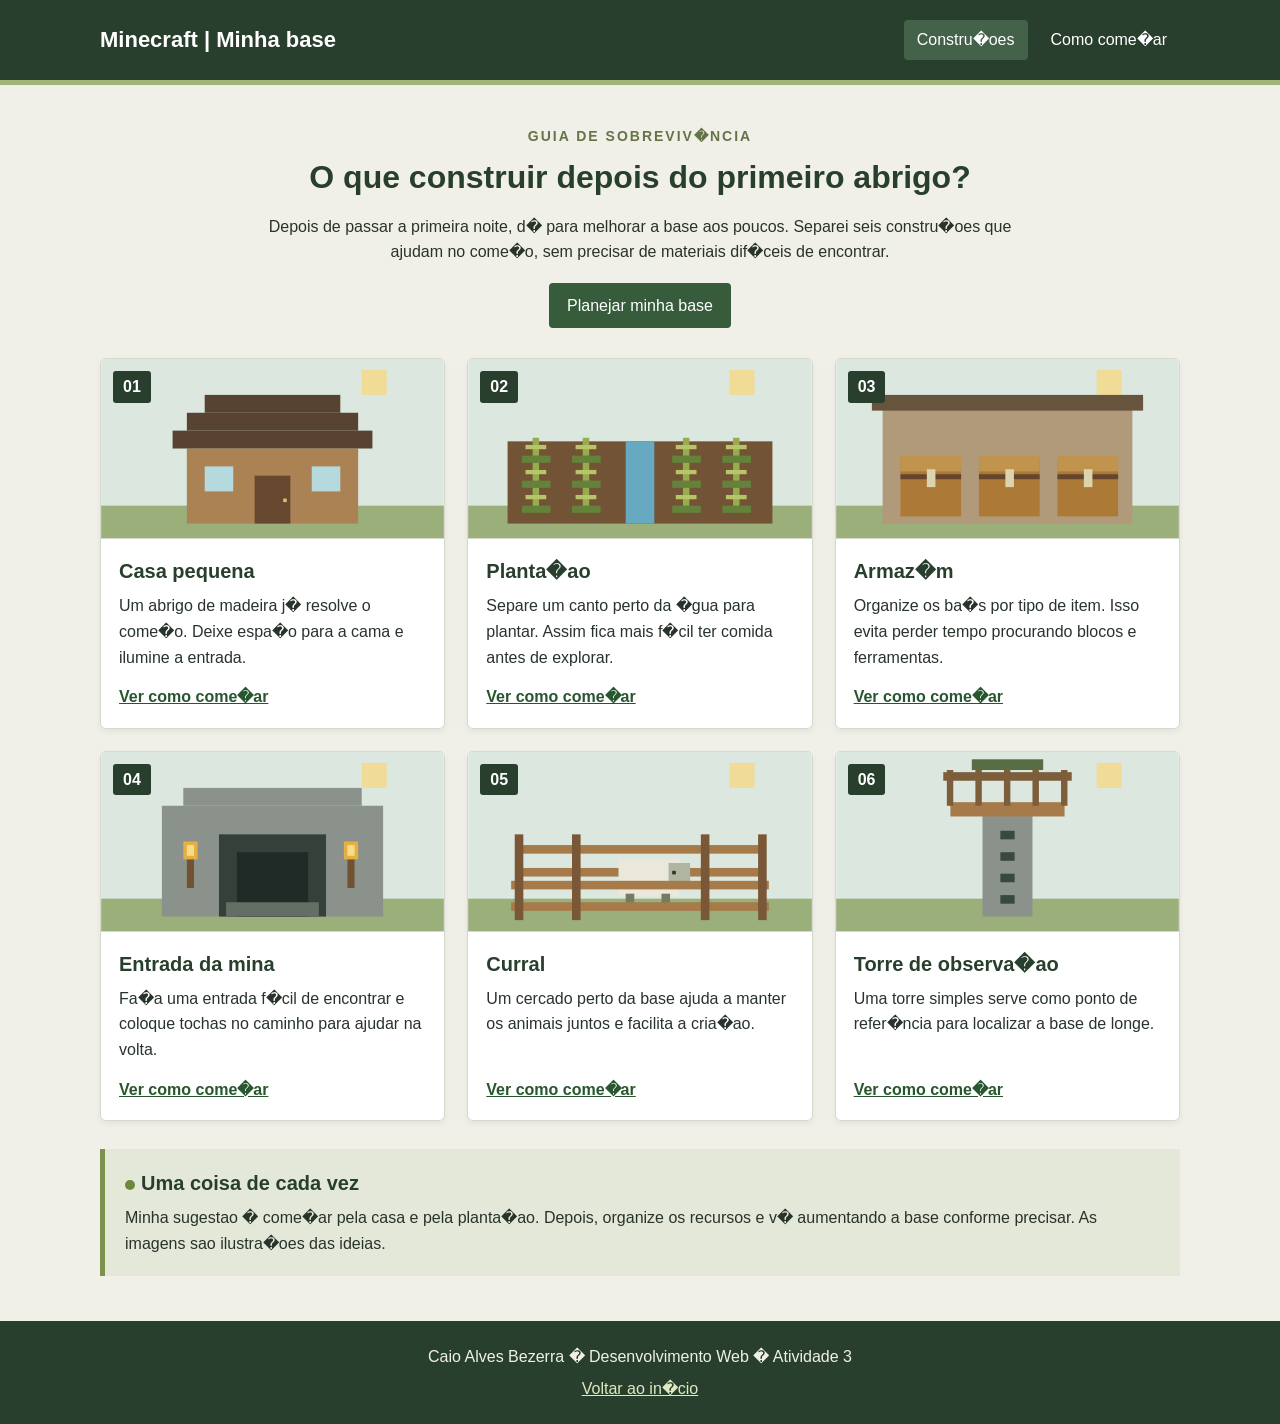
==== Atividade 3/index.html @ 243a5466 "Atividade 3" ====
<!DOCTYPE html>
<html lang="pt-BR">
<head>
    <meta charset="UTF-8">
    <meta name="viewport" content="width=device-width, initial-scale=1.0">
    <meta name="description" content="Ideias de constru�oes simples para organizar uma base no Minecraft.">
    <title>Constru�oes para a primeira base | Minecraft</title>
    <link rel="icon" href="imagens/icone.svg" type="image/svg+xml">
    <!-- Estilos da p�gina. -->
    <style>
        * { box-sizing: border-box; }
        html { scroll-behavior: smooth; }
        body { margin: 0; background: #f1f0e8; color: #28332b; font-family: Arial, sans-serif; line-height: 1.6; }
        a { color: #28562f; }
        a:focus-visible { outline: 3px solid #c18c26; outline-offset: 4px; }
        .pular { position: absolute; top: -80px; left: 15px; padding: 10px; background: white; z-index: 10; }
        .pular:focus { top: 10px; }
        header { background: #293f2d; color: white; padding: 20px; border-bottom: 5px solid #a3b478; }
        .topo { max-width: 1080px; margin: auto; display: flex; align-items: center; justify-content: space-between; gap: 20px; }
        .nome-site { margin: 0; font-size: 22px; font-weight: bold; }
        nav ul { display: flex; flex-wrap: wrap; gap: 10px; list-style: none; margin: 0; padding: 0; }
        nav a { display: block; padding: 7px 13px; color: white; border-radius: 4px; text-decoration: none; }
        nav a:hover, nav a[aria-current="page"] { background: #44614a; }
        main { max-width: 1120px; margin: auto; padding: 30px 20px 45px; }
        h1 { font-size: 32px; line-height: 1.3; text-align: center; color: #293f2d; }
        h2 { line-height: 1.4; color: #293f2d; }
        .introducao { max-width: 750px; margin: 0 auto 30px; text-align: center; }
        .introducao > p:first-child { color: #657447; font-size: 14px; font-weight: bold; text-transform: uppercase; letter-spacing: 2px; }
        .introducao h1 { margin: 10px 0 15px; }
        .introducao p { margin: 10px 0; }
        .botao { display: inline-block; background: #365c3c; color: white; padding: 10px 18px; margin-top: 8px; border-radius: 4px; text-decoration: none; }
        .botao:hover { background: #26472c; }
        /* Os cards ficam em tr�s colunas no computador. */
        .cards { display: grid; grid-template-columns: repeat(3, 1fr); gap: 22px; }
        .card { position: relative; display: flex; flex-direction: column; background: white; border: 1px solid #d5d9cb; border-radius: 6px; overflow: hidden; box-shadow: 0 3px 6px #0000000d; transition: transform 0.2s, box-shadow 0.2s; }
        .card:hover { transform: translateY(-5px); box-shadow: 0 7px 14px #0000001a; }
        .card img { display: block; width: 100%; height: 180px; object-fit: cover; border-bottom: 1px solid #d5d9cb; }
        .numero { position: absolute; top: 12px; left: 12px; background: #293f2d; color: white; padding: 3px 10px; font-weight: bold; border-radius: 3px; }
        .texto-card { padding: 18px; display: flex; flex-direction: column; flex: 1; }
        .texto-card h2 { font-size: 20px; margin: 0 0 8px; }
        .texto-card p { margin: 0 0 14px; }
        .texto-card a { margin-top: auto; font-weight: bold; }
        .dica { margin-top: 28px; padding: 20px; border-left: 5px solid #7b914d; background: #e3e8d9; }
        .dica h2 { font-size: 20px; margin: 0 0 8px; }
        .dica p { margin: 0; }
        .sinal { display: inline-block; width: 10px; height: 10px; margin-right: 6px; background: #6b8a38; border-radius: 50%; animation: piscar 2s ease-in-out infinite; }
        @keyframes piscar { 0%, 100% { opacity: 1; } 50% { opacity: 0.3; } }
        .etapas { display: grid; grid-template-columns: repeat(2, 1fr); gap: 20px; }
        .etapa { background: white; padding: 22px; border: 1px solid #d5d9cb; border-radius: 6px; scroll-margin-top: 20px; }
        .etapa h2 { margin-top: 0; font-size: 22px; }
        .etapa p { margin-bottom: 10px; }
        .etapa ul, .etapa ol { padding-left: 22px; }
        .etapa li { margin-bottom: 7px; }
        footer { background: #293f2d; color: #f1f0e8; padding: 23px 20px; text-align: center; }
        footer p { margin: 0 0 6px; }
        footer a { color: #e1eabf; }
        /* No tablet sao duas colunas; no celular, uma. */
        @media (max-width: 900px) {
            .cards { grid-template-columns: repeat(2, 1fr); }
            .topo { flex-direction: column; gap: 12px; }
        }
        @media (max-width: 600px) {
            .cards, .etapas { grid-template-columns: 1fr; }
            h1 { font-size: 26px; }
            main { padding: 22px 16px 35px; }
            .nome-site { font-size: 20px; }
            nav ul { justify-content: center; }
            nav a { padding: 6px 10px; }
        }
        @media (prefers-reduced-motion: reduce) {
            html { scroll-behavior: auto; }
            .sinal { animation: none; }
            .card { transition: none; }
        }
    </style>
</head>
<body>
    <a class="pular" href="#conteudo">Pular para o conte�do</a>
    <header id="inicio">
        <div class="topo">
            <p class="nome-site">Minecraft | Minha base</p>
            <!-- Links entre os dois arquivos HTML. -->
            <nav aria-label="Menu principal">
                <ul>
                    <li><a href="index.html" aria-current="page">Constru�oes</a></li>
                    <li><a href="planejamento.html">Como come�ar</a></li>
                </ul>
            </nav>
        </div>
    </header>
    <main id="conteudo">
        <section class="introducao" aria-labelledby="titulo">
            <p>Guia de sobreviv�ncia</p>
            <h1 id="titulo">O que construir depois do primeiro abrigo?</h1>
            <p>Depois de passar a primeira noite, d� para melhorar a base aos poucos. Separei seis constru�oes que ajudam no come�o, sem precisar de materiais dif�ceis de encontrar.</p>
            <a class="botao" href="planejamento.html">Planejar minha base</a>
        </section>
        <!-- Ideias de constru�ao com imagens e descri�oes. -->
        <section class="cards" aria-label="Seis ideias de constru�oes">
            <article class="card">
                <span class="numero">01</span>
                <img src="imagens/casa.svg" alt="Casa de madeira com telhado escuro, duas janelas e uma porta." width="480" height="270">
                <div class="texto-card">
                    <h2>Casa pequena</h2>
                    <p>Um abrigo de madeira j� resolve o come�o. Deixe espa�o para a cama e ilumine a entrada.</p>
                    <a href="planejamento.html#casa">Ver como come�ar</a>
                </div>
            </article>
            <article class="card">
                <span class="numero">02</span>
                <img src="imagens/plantacao.svg" alt="Canteiro com quatro fileiras de plantas e um canal de �gua no meio." width="480" height="270">
                <div class="texto-card">
                    <h2>Planta�ao</h2>
                    <p>Separe um canto perto da �gua para plantar. Assim fica mais f�cil ter comida antes de explorar.</p>
                    <a href="planejamento.html#plantacao">Ver como come�ar</a>
                </div>
            </article>
            <article class="card">
                <span class="numero">03</span>
                <img src="imagens/armazem.svg" alt="Tr�s ba�s de madeira organizados dentro de um dep�sito." width="480" height="270">
                <div class="texto-card">
                    <h2>Armaz�m</h2>
                    <p>Organize os ba�s por tipo de item. Isso evita perder tempo procurando blocos e ferramentas.</p>
                    <a href="planejamento.html#armazem">Ver como come�ar</a>
                </div>
            </article>
            <article class="card">
                <span class="numero">04</span>
                <img src="imagens/mina.svg" alt="Entrada de uma mina de pedra com tochas dos dois lados." width="480" height="270">
                <div class="texto-card">
                    <h2>Entrada da mina</h2>
                    <p>Fa�a uma entrada f�cil de encontrar e coloque tochas no caminho para ajudar na volta.</p>
                    <a href="planejamento.html#mina">Ver como come�ar</a>
                </div>
            </article>
            <article class="card">
                <span class="numero">05</span>
                <img src="imagens/curral.svg" alt="Curral de madeira com uma ovelha dentro da cerca." width="480" height="270">
                <div class="texto-card">
                    <h2>Curral</h2>
                    <p>Um cercado perto da base ajuda a manter os animais juntos e facilita a cria�ao.</p>
                    <a href="planejamento.html#curral">Ver como come�ar</a>
                </div>
            </article>
            <article class="card">
                <span class="numero">06</span>
                <img src="imagens/torre.svg" alt="Torre de pedra com plataforma de madeira no alto." width="480" height="270">
                <div class="texto-card">
                    <h2>Torre de observa�ao</h2>
                    <p>Uma torre simples serve como ponto de refer�ncia para localizar a base de longe.</p>
                    <a href="planejamento.html#torre">Ver como come�ar</a>
                </div>
            </article>
        </section>
        <aside class="dica">
            <h2><span class="sinal" aria-hidden="true"></span>Uma coisa de cada vez</h2>
            <p>Minha sugestao � come�ar pela casa e pela planta�ao. Depois, organize os recursos e v� aumentando a base conforme precisar. As imagens sao ilustra�oes das ideias.</p>
        </aside>
    </main>
    <footer>
        <p>Caio Alves Bezerra � Desenvolvimento Web � Atividade 3</p>
        <a href="#inicio">Voltar ao in�cio</a>
    </footer>
</body>
</html>
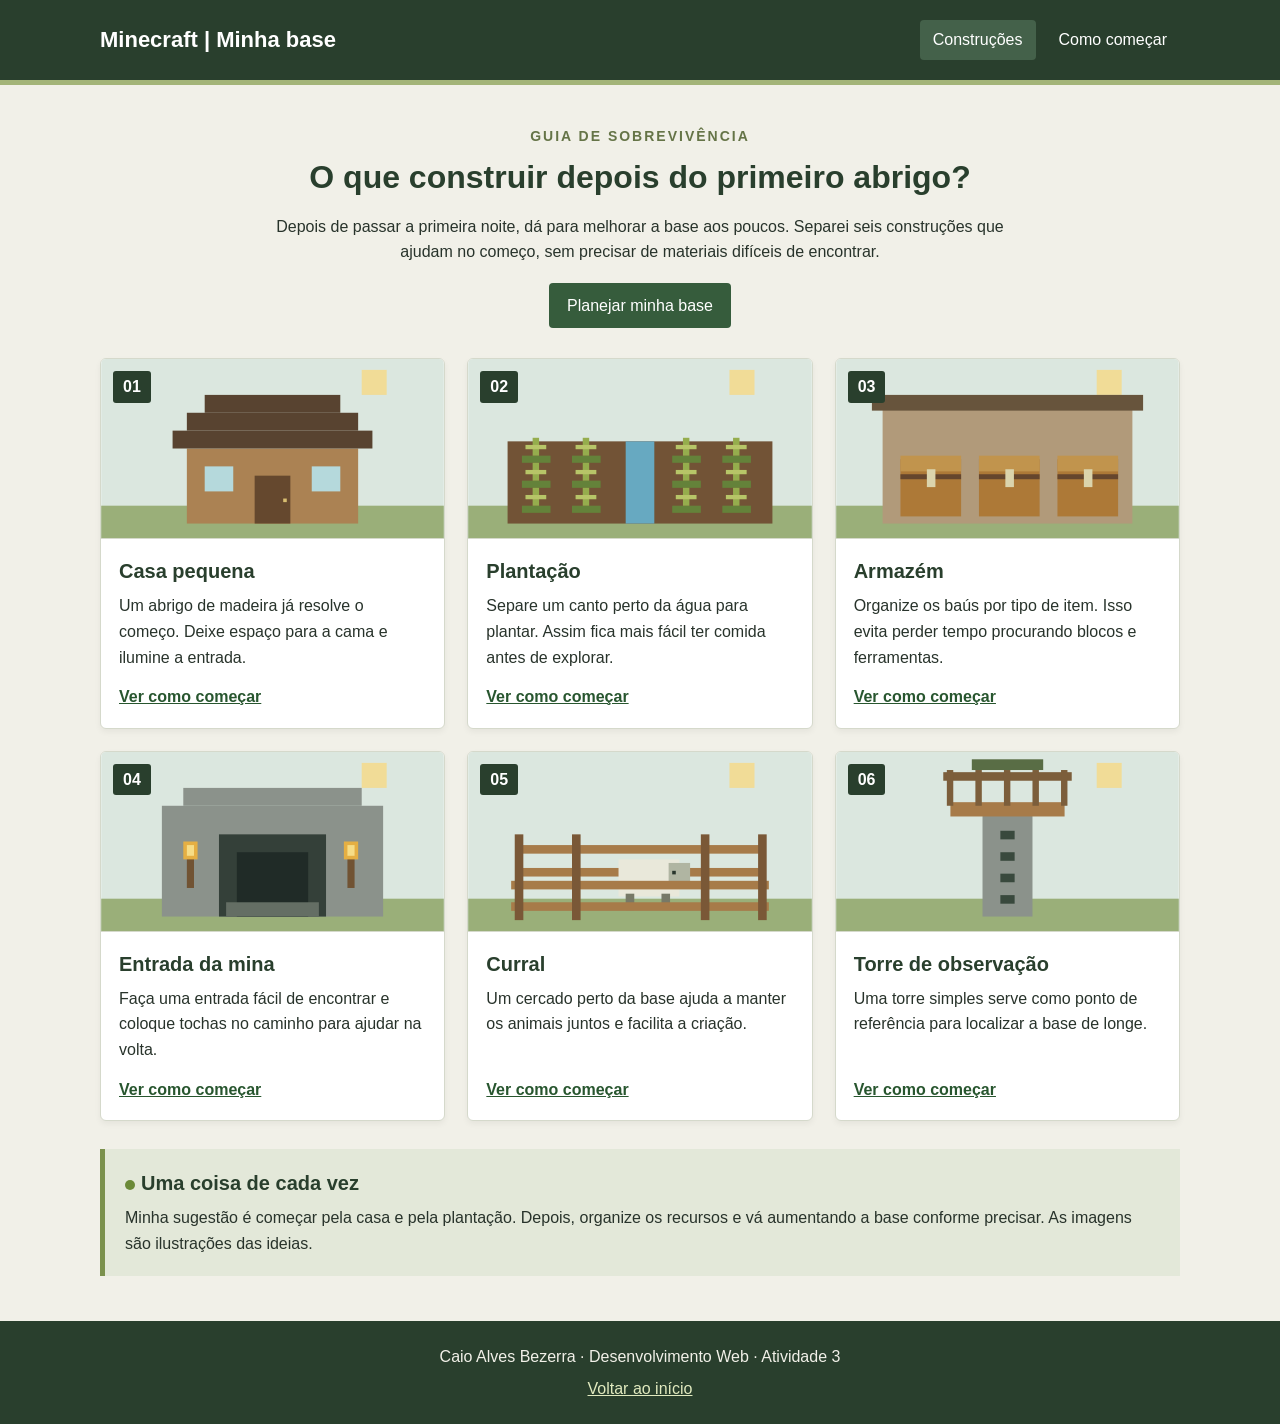
==== commit bf3cc63b: "Acentuação" ====
--- a/Atividade 3/index.html
+++ b/Atividade 3/index.html
@@ -3,10 +3,10 @@
 <head>
     <meta charset="UTF-8">
     <meta name="viewport" content="width=device-width, initial-scale=1.0">
-    <meta name="description" content="Ideias de constru�oes simples para organizar uma base no Minecraft.">
-    <title>Constru�oes para a primeira base | Minecraft</title>
+    <meta name="description" content="Ideias de construções simples para organizar uma base no Minecraft.">
+    <title>Construções para a primeira base | Minecraft</title>
     <link rel="icon" href="imagens/icone.svg" type="image/svg+xml">
-    <!-- Estilos da p�gina. -->
+    <!-- Estilos da página. -->
     <style>
         * { box-sizing: border-box; }
         html { scroll-behavior: smooth; }
@@ -30,7 +30,7 @@
         .introducao p { margin: 10px 0; }
         .botao { display: inline-block; background: #365c3c; color: white; padding: 10px 18px; margin-top: 8px; border-radius: 4px; text-decoration: none; }
         .botao:hover { background: #26472c; }
-        /* Os cards ficam em tr�s colunas no computador. */
+        /* Os cards ficam em três colunas no computador. */
         .cards { display: grid; grid-template-columns: repeat(3, 1fr); gap: 22px; }
         .card { position: relative; display: flex; flex-direction: column; background: white; border: 1px solid #d5d9cb; border-radius: 6px; overflow: hidden; box-shadow: 0 3px 6px #0000000d; transition: transform 0.2s, box-shadow 0.2s; }
         .card:hover { transform: translateY(-5px); box-shadow: 0 7px 14px #0000001a; }
@@ -54,7 +54,7 @@
         footer { background: #293f2d; color: #f1f0e8; padding: 23px 20px; text-align: center; }
         footer p { margin: 0 0 6px; }
         footer a { color: #e1eabf; }
-        /* No tablet sao duas colunas; no celular, uma. */
+        /* No tablet são duas colunas; no celular, uma. */
         @media (max-width: 900px) {
             .cards { grid-template-columns: repeat(2, 1fr); }
             .topo { flex-direction: column; gap: 12px; }
@@ -75,53 +75,53 @@
     </style>
 </head>
 <body>
-    <a class="pular" href="#conteudo">Pular para o conte�do</a>
+    <a class="pular" href="#conteudo">Pular para o conteúdo</a>
     <header id="inicio">
         <div class="topo">
             <p class="nome-site">Minecraft | Minha base</p>
             <!-- Links entre os dois arquivos HTML. -->
             <nav aria-label="Menu principal">
                 <ul>
-                    <li><a href="index.html" aria-current="page">Constru�oes</a></li>
-                    <li><a href="planejamento.html">Como come�ar</a></li>
+                    <li><a href="index.html" aria-current="page">Construções</a></li>
+                    <li><a href="planejamento.html">Como começar</a></li>
                 </ul>
             </nav>
         </div>
     </header>
     <main id="conteudo">
         <section class="introducao" aria-labelledby="titulo">
-            <p>Guia de sobreviv�ncia</p>
+            <p>Guia de sobrevivência</p>
             <h1 id="titulo">O que construir depois do primeiro abrigo?</h1>
-            <p>Depois de passar a primeira noite, d� para melhorar a base aos poucos. Separei seis constru�oes que ajudam no come�o, sem precisar de materiais dif�ceis de encontrar.</p>
+            <p>Depois de passar a primeira noite, dá para melhorar a base aos poucos. Separei seis construções que ajudam no começo, sem precisar de materiais difíceis de encontrar.</p>
             <a class="botao" href="planejamento.html">Planejar minha base</a>
         </section>
-        <!-- Ideias de constru�ao com imagens e descri�oes. -->
-        <section class="cards" aria-label="Seis ideias de constru�oes">
+        <!-- Ideias de construção com imagens e descrições. -->
+        <section class="cards" aria-label="Seis ideias de construções">
             <article class="card">
                 <span class="numero">01</span>
                 <img src="imagens/casa.svg" alt="Casa de madeira com telhado escuro, duas janelas e uma porta." width="480" height="270">
                 <div class="texto-card">
                     <h2>Casa pequena</h2>
-                    <p>Um abrigo de madeira j� resolve o come�o. Deixe espa�o para a cama e ilumine a entrada.</p>
-                    <a href="planejamento.html#casa">Ver como come�ar</a>
+                    <p>Um abrigo de madeira já resolve o começo. Deixe espaço para a cama e ilumine a entrada.</p>
+                    <a href="planejamento.html#casa">Ver como começar</a>
                 </div>
             </article>
             <article class="card">
                 <span class="numero">02</span>
-                <img src="imagens/plantacao.svg" alt="Canteiro com quatro fileiras de plantas e um canal de �gua no meio." width="480" height="270">
+                <img src="imagens/plantacao.svg" alt="Canteiro com quatro fileiras de plantas e um canal de água no meio." width="480" height="270">
                 <div class="texto-card">
-                    <h2>Planta�ao</h2>
-                    <p>Separe um canto perto da �gua para plantar. Assim fica mais f�cil ter comida antes de explorar.</p>
-                    <a href="planejamento.html#plantacao">Ver como come�ar</a>
+                    <h2>Plantação</h2>
+                    <p>Separe um canto perto da água para plantar. Assim fica mais fácil ter comida antes de explorar.</p>
+                    <a href="planejamento.html#plantacao">Ver como começar</a>
                 </div>
             </article>
             <article class="card">
                 <span class="numero">03</span>
-                <img src="imagens/armazem.svg" alt="Tr�s ba�s de madeira organizados dentro de um dep�sito." width="480" height="270">
+                <img src="imagens/armazem.svg" alt="Três baús de madeira organizados dentro de um depósito." width="480" height="270">
                 <div class="texto-card">
-                    <h2>Armaz�m</h2>
-                    <p>Organize os ba�s por tipo de item. Isso evita perder tempo procurando blocos e ferramentas.</p>
-                    <a href="planejamento.html#armazem">Ver como come�ar</a>
+                    <h2>Armazém</h2>
+                    <p>Organize os baús por tipo de item. Isso evita perder tempo procurando blocos e ferramentas.</p>
+                    <a href="planejamento.html#armazem">Ver como começar</a>
                 </div>
             </article>
             <article class="card">
@@ -129,8 +129,8 @@
                 <img src="imagens/mina.svg" alt="Entrada de uma mina de pedra com tochas dos dois lados." width="480" height="270">
                 <div class="texto-card">
                     <h2>Entrada da mina</h2>
-                    <p>Fa�a uma entrada f�cil de encontrar e coloque tochas no caminho para ajudar na volta.</p>
-                    <a href="planejamento.html#mina">Ver como come�ar</a>
+                    <p>Faça uma entrada fácil de encontrar e coloque tochas no caminho para ajudar na volta.</p>
+                    <a href="planejamento.html#mina">Ver como começar</a>
                 </div>
             </article>
             <article class="card">
@@ -138,28 +138,28 @@
                 <img src="imagens/curral.svg" alt="Curral de madeira com uma ovelha dentro da cerca." width="480" height="270">
                 <div class="texto-card">
                     <h2>Curral</h2>
-                    <p>Um cercado perto da base ajuda a manter os animais juntos e facilita a cria�ao.</p>
-                    <a href="planejamento.html#curral">Ver como come�ar</a>
+                    <p>Um cercado perto da base ajuda a manter os animais juntos e facilita a criação.</p>
+                    <a href="planejamento.html#curral">Ver como começar</a>
                 </div>
             </article>
             <article class="card">
                 <span class="numero">06</span>
                 <img src="imagens/torre.svg" alt="Torre de pedra com plataforma de madeira no alto." width="480" height="270">
                 <div class="texto-card">
-                    <h2>Torre de observa�ao</h2>
-                    <p>Uma torre simples serve como ponto de refer�ncia para localizar a base de longe.</p>
-                    <a href="planejamento.html#torre">Ver como come�ar</a>
+                    <h2>Torre de observação</h2>
+                    <p>Uma torre simples serve como ponto de referência para localizar a base de longe.</p>
+                    <a href="planejamento.html#torre">Ver como começar</a>
                 </div>
             </article>
         </section>
         <aside class="dica">
             <h2><span class="sinal" aria-hidden="true"></span>Uma coisa de cada vez</h2>
-            <p>Minha sugestao � come�ar pela casa e pela planta�ao. Depois, organize os recursos e v� aumentando a base conforme precisar. As imagens sao ilustra�oes das ideias.</p>
+            <p>Minha sugestão é começar pela casa e pela plantação. Depois, organize os recursos e vá aumentando a base conforme precisar. As imagens são ilustrações das ideias.</p>
         </aside>
     </main>
     <footer>
-        <p>Caio Alves Bezerra � Desenvolvimento Web � Atividade 3</p>
-        <a href="#inicio">Voltar ao in�cio</a>
+        <p>Caio Alves Bezerra · Desenvolvimento Web · Atividade 3</p>
+        <a href="#inicio">Voltar ao início</a>
     </footer>
 </body>
 </html>
